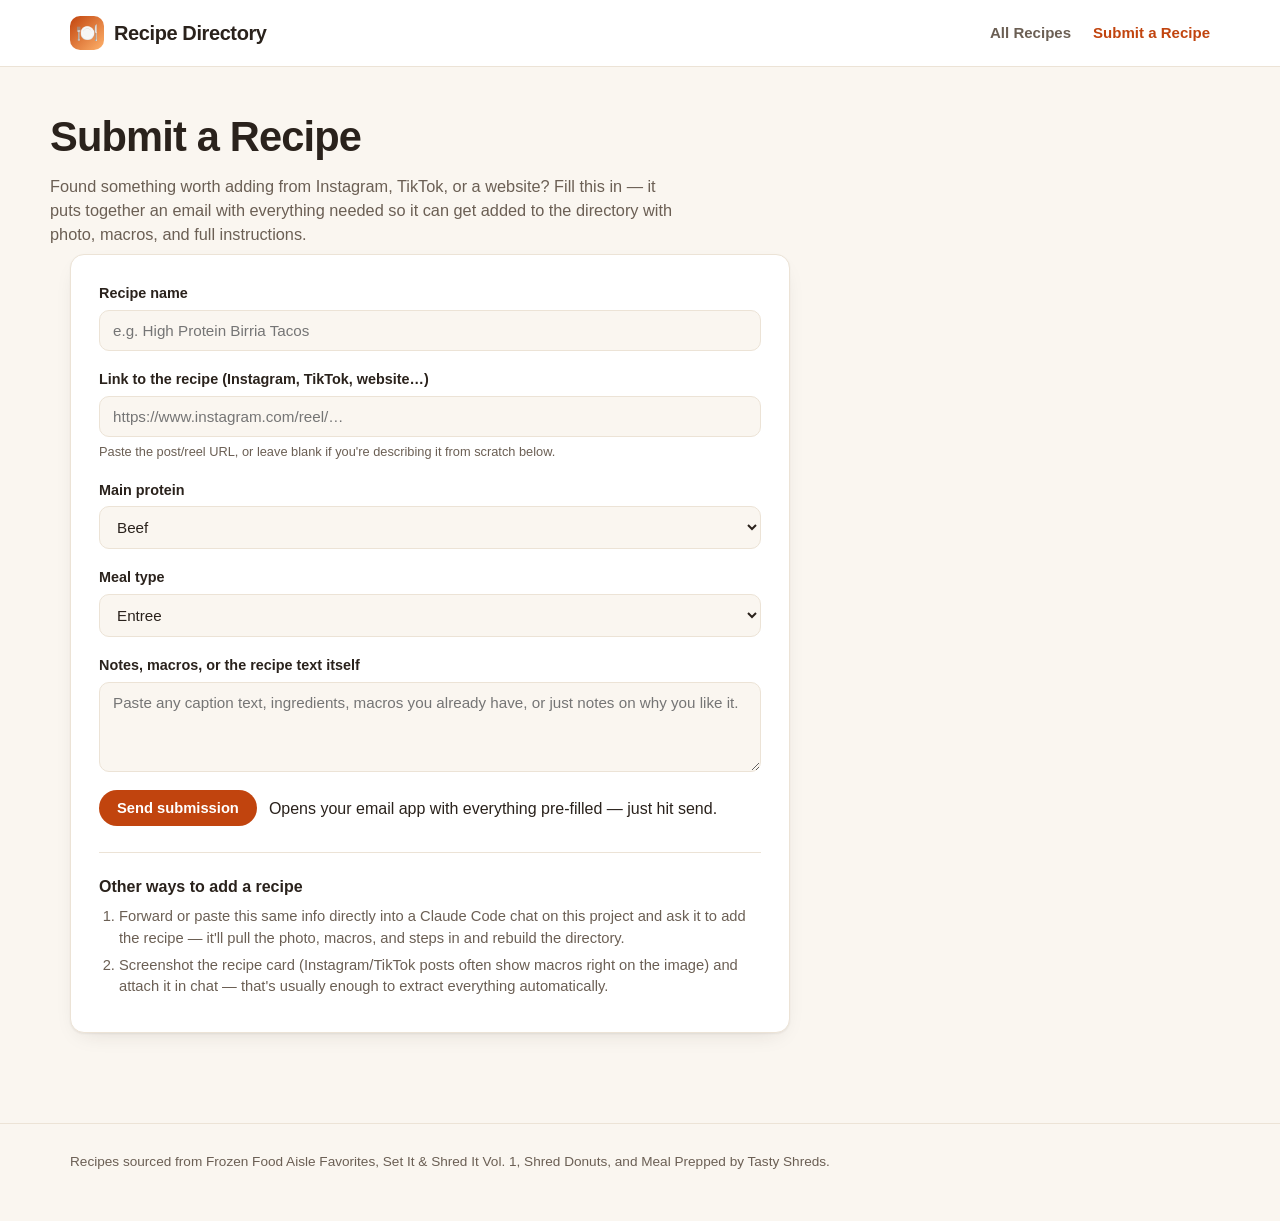
==== submit.html @ 2cd429f9 "Add files via upload" ====
<!DOCTYPE html>
<html lang="en">
<head>
<meta charset="UTF-8">
<meta name="viewport" content="width=device-width, initial-scale=1.0">
<title>Submit a Recipe · Recipe Directory</title>
<meta name="description" content="Found a recipe on Instagram or the web? Submit it here to get it added to the directory.">
<link rel="icon" href="data:image/svg+xml,<svg xmlns=%22http://www.w3.org/2000/svg%22 viewBox=%220 0 100 100%22><text y=%22.9em%22 font-size=%2290%22>🍽️</text></svg>">
<link rel="stylesheet" href="assets/css/style.css">
</head>
<body>

<header class="site-header">
  <div class="wrap">
    <a class="brand" href="index.html">
      <span class="brand-mark">🍽️</span>
      Recipe Directory
    </a>
    <nav class="site-nav-links">
      <a href="index.html">All Recipes</a>
      <a href="submit.html" class="active">Submit a Recipe</a>
    </nav>
  </div>
</header>

<main>
  <div class="wrap hero">
    <h1>Submit a Recipe</h1>
    <p>Found something worth adding from Instagram, TikTok, or a website? Fill this in — it puts together an email with everything needed so it can get added to the directory with photo, macros, and full instructions.</p>
  </div>

  <div class="wrap" style="padding-bottom: 60px;">
    <div class="submit-card">
      <form id="submitForm">
        <div class="form-row">
          <label for="recipeName">Recipe name</label>
          <input id="recipeName" type="text" placeholder="e.g. High Protein Birria Tacos" required>
        </div>
        <div class="form-row">
          <label for="recipeLink">Link to the recipe (Instagram, TikTok, website…)</label>
          <input id="recipeLink" type="url" placeholder="https://www.instagram.com/reel/…">
          <div class="hint">Paste the post/reel URL, or leave blank if you're describing it from scratch below.</div>
        </div>
        <div class="form-row">
          <label for="proteinType">Main protein</label>
          <select id="proteinType">
            <option value="Beef">Beef</option>
            <option value="Chicken">Chicken</option>
            <option value="Turkey">Turkey</option>
            <option value="Seafood">Seafood</option>
            <option value="Mixed">Mixed</option>
            <option value="Sweet / Dessert">Sweet / Dessert</option>
            <option value="Not sure">Not sure</option>
          </select>
        </div>
        <div class="form-row">
          <label for="mealType">Meal type</label>
          <select id="mealType">
            <option value="Entree">Entree</option>
            <option value="Breakfast">Breakfast</option>
            <option value="Snack">Snack</option>
            <option value="Dessert">Dessert</option>
          </select>
        </div>
        <div class="form-row">
          <label for="notes">Notes, macros, or the recipe text itself</label>
          <textarea id="notes" placeholder="Paste any caption text, ingredients, macros you already have, or just notes on why you like it."></textarea>
        </div>
        <div class="form-actions">
          <button type="submit" class="btn">Send submission</button>
          <span class="hint" id="submitHint">Opens your email app with everything pre-filled — just hit send.</span>
        </div>
      </form>

      <div class="alt-methods">
        <h3>Other ways to add a recipe</h3>
        <ol>
          <li>Forward or paste this same info directly into a Claude Code chat on this project and ask it to add the recipe — it'll pull the photo, macros, and steps in and rebuild the directory.</li>
          <li>Screenshot the recipe card (Instagram/TikTok posts often show macros right on the image) and attach it in chat — that's usually enough to extract everything automatically.</li>
        </ol>
      </div>
    </div>
  </div>
</main>

<footer class="site-footer">
  <div class="wrap">
    Recipes sourced from Frozen Food Aisle Favorites, Set It &amp; Shred It Vol. 1, Shred Donuts, and Meal Prepped by Tasty Shreds.
  </div>
</footer>

<div class="toast" id="toast">Opening your email app…</div>

<script>
document.getElementById("submitForm").addEventListener("submit", function (e) {
  e.preventDefault();
  var name = document.getElementById("recipeName").value.trim();
  var link = document.getElementById("recipeLink").value.trim();
  var protein = document.getElementById("proteinType").value;
  var meal = document.getElementById("mealType").value;
  var notes = document.getElementById("notes").value.trim();

  var subject = "New recipe for the directory: " + name;
  var bodyLines = [
    "Recipe name: " + name,
    "Main protein: " + protein,
    "Meal type: " + meal,
    "Link: " + (link || "(none provided)"),
    "",
    "Notes / recipe text:",
    notes || "(none provided)",
  ];
  var mailto = "mailto:jim.demeza@jamesjames.design" +
    "?subject=" + encodeURIComponent(subject) +
    "&body=" + encodeURIComponent(bodyLines.join("\n"));

  var toast = document.getElementById("toast");
  toast.classList.add("show");
  setTimeout(function () { toast.classList.remove("show"); }, 3500);

  window.location.href = mailto;
});
</script>
</body>
</html>
---- assets/css/style.css ----
:root {
  --bg: #faf6f0;
  --bg-alt: #ffffff;
  --ink: #2a221c;
  --ink-soft: #6b5f54;
  --line: #ece3d6;
  --accent: #c1440e;
  --accent-soft: #f3d9c9;
  --card-shadow: 0 1px 2px rgba(42, 34, 28, 0.06), 0 8px 24px -12px rgba(42, 34, 28, 0.18);
  --radius: 14px;

  --tag-beef-bg: #f6dfda; --tag-beef-fg: #8a2f1f;
  --tag-chicken-bg: #fbeecb; --tag-chicken-fg: #8a5a10;
  --tag-turkey-bg: #ecdfc9; --tag-turkey-fg: #6d4c22;
  --tag-mixed-bg: #e4dcf3; --tag-mixed-fg: #4d3a8a;
  --tag-sweet-bg: #fadde7; --tag-sweet-fg: #9c2b62;

  --meal-entree-bg: #dfeee4; --meal-entree-fg: #276b46;
  --meal-breakfast-bg: #fdeccb; --meal-breakfast-fg: #93600a;
  --meal-snack-bg: #dceaf5; --meal-snack-fg: #235f8a;
  --meal-dessert-bg: #f6dde8; --meal-dessert-fg: #97295e;
}

@media (prefers-color-scheme: dark) {
  :root {
    --bg: #1b1712;
    --bg-alt: #24201a;
    --ink: #f2ece2;
    --ink-soft: #b8ac9c;
    --line: #362f26;
    --accent: #ff8a54;
    --accent-soft: #4a2c1c;
    --card-shadow: 0 1px 2px rgba(0, 0, 0, 0.3), 0 8px 24px -12px rgba(0, 0, 0, 0.6);

    --tag-beef-bg: #4a231c; --tag-beef-fg: #f3b7a4;
    --tag-chicken-bg: #4a3915; --tag-chicken-fg: #f3d195;
    --tag-turkey-bg: #3f331b; --tag-turkey-fg: #ddc48f;
    --tag-mixed-bg: #322a4c; --tag-mixed-fg: #cabdf2;
    --tag-sweet-bg: #4a2233; --tag-sweet-fg: #f3aecb;

    --meal-entree-bg: #1e3626; --meal-entree-fg: #9fdcb8;
    --meal-breakfast-bg: #3d2e10; --meal-breakfast-fg: #f3cd83;
    --meal-snack-bg: #17324a; --meal-snack-fg: #9bcdf0;
    --meal-dessert-bg: #3d1f2c; --meal-dessert-fg: #f0a8c6;
  }
}
:root[data-theme="dark"] {
  --bg: #1b1712; --bg-alt: #24201a; --ink: #f2ece2; --ink-soft: #b8ac9c; --line: #362f26;
  --accent: #ff8a54; --accent-soft: #4a2c1c;
  --card-shadow: 0 1px 2px rgba(0, 0, 0, 0.3), 0 8px 24px -12px rgba(0, 0, 0, 0.6);
  --tag-beef-bg: #4a231c; --tag-beef-fg: #f3b7a4;
  --tag-chicken-bg: #4a3915; --tag-chicken-fg: #f3d195;
  --tag-turkey-bg: #3f331b; --tag-turkey-fg: #ddc48f;
  --tag-mixed-bg: #322a4c; --tag-mixed-fg: #cabdf2;
  --tag-sweet-bg: #4a2233; --tag-sweet-fg: #f3aecb;
  --meal-entree-bg: #1e3626; --meal-entree-fg: #9fdcb8;
  --meal-breakfast-bg: #3d2e10; --meal-breakfast-fg: #f3cd83;
  --meal-snack-bg: #17324a; --meal-snack-fg: #9bcdf0;
  --meal-dessert-bg: #3d1f2c; --meal-dessert-fg: #f0a8c6;
}
:root[data-theme="light"] {
  --bg: #faf6f0; --bg-alt: #ffffff; --ink: #2a221c; --ink-soft: #6b5f54; --line: #ece3d6;
  --accent: #c1440e; --accent-soft: #f3d9c9;
  --card-shadow: 0 1px 2px rgba(42, 34, 28, 0.06), 0 8px 24px -12px rgba(42, 34, 28, 0.18);
}

* { box-sizing: border-box; }
html, body { margin: 0; padding: 0; }
body {
  background: var(--bg);
  color: var(--ink);
  font-family: -apple-system, BlinkMacSystemFont, "Segoe UI", Roboto, Helvetica, Arial, sans-serif;
  line-height: 1.45;
  -webkit-font-smoothing: antialiased;
}
a { color: inherit; }
img { max-width: 100%; display: block; }

.wrap { max-width: 1180px; margin: 0 auto; padding: 0 20px; }

/* ---------- Header ---------- */
.site-header {
  border-bottom: 1px solid var(--line);
  background: var(--bg-alt);
  position: sticky; top: 0; z-index: 30;
}
.site-header .wrap {
  display: flex; align-items: center; justify-content: space-between;
  padding-top: 16px; padding-bottom: 16px; gap: 16px; flex-wrap: wrap;
}
.brand {
  display: flex; align-items: center; gap: 10px;
  font-weight: 800; font-size: 1.25rem; text-decoration: none; letter-spacing: -0.02em;
}
.brand-mark {
  width: 34px; height: 34px; border-radius: 10px;
  background: linear-gradient(135deg, var(--accent), #ffb26b);
  display: flex; align-items: center; justify-content: center;
  font-size: 18px;
}
.site-nav-links { display: flex; gap: 22px; align-items: center; }
.site-nav-links a {
  text-decoration: none; color: var(--ink-soft); font-weight: 600; font-size: 0.94rem;
}
.site-nav-links a:hover, .site-nav-links a.active { color: var(--accent); }
.btn {
  display: inline-flex; align-items: center; gap: 8px;
  background: var(--accent); color: #fff !important; border: none;
  padding: 10px 18px; border-radius: 999px; font-weight: 700; font-size: 0.92rem;
  text-decoration: none; cursor: pointer;
}
.btn:hover { filter: brightness(1.08); }
.btn-ghost {
  background: transparent; color: var(--ink) !important; border: 1px solid var(--line);
}

/* ---------- Hero / intro ---------- */
.hero { padding: 40px 0 8px; }
.hero h1 { font-size: clamp(1.8rem, 3.4vw, 2.6rem); margin: 0 0 8px; letter-spacing: -0.02em; }
.hero p { color: var(--ink-soft); max-width: 640px; margin: 0; font-size: 1.02rem; }

/* ---------- Controls ---------- */
.controls { padding: 22px 0 6px; position: sticky; top: 68px; background: var(--bg); z-index: 20; }
.search-row { display: flex; gap: 10px; margin-bottom: 14px; }
.search-box {
  flex: 1; position: relative;
}
.search-box input {
  width: 100%; padding: 12px 16px 12px 40px; border-radius: 12px; border: 1px solid var(--line);
  background: var(--bg-alt); color: var(--ink); font-size: 0.98rem;
}
.search-box input:focus { outline: 2px solid var(--accent); outline-offset: -1px; }
.search-box svg { position: absolute; left: 13px; top: 50%; transform: translateY(-50%); opacity: 0.5; }

.filter-groups { display: flex; flex-wrap: wrap; gap: 18px 28px; padding-bottom: 16px; }
.filter-group { display: flex; flex-direction: column; gap: 7px; }
.filter-group .fg-label { font-size: 0.72rem; text-transform: uppercase; letter-spacing: 0.06em; color: var(--ink-soft); font-weight: 700; }
.chip-row { display: flex; flex-wrap: wrap; gap: 8px; }
.chip {
  border: 1px solid var(--line); background: var(--bg-alt); color: var(--ink);
  padding: 7px 14px; border-radius: 999px; font-size: 0.86rem; font-weight: 600;
  cursor: pointer; user-select: none; white-space: nowrap;
}
.chip:hover { border-color: var(--accent); }
.chip.active { background: var(--accent); border-color: var(--accent); color: #fff; }

.result-count { color: var(--ink-soft); font-size: 0.88rem; padding: 4px 0 18px; }

/* ---------- Grid ---------- */
.grid {
  display: grid; grid-template-columns: repeat(auto-fill, minmax(260px, 1fr));
  gap: 22px; padding-bottom: 60px;
}
.card {
  background: var(--bg-alt); border-radius: var(--radius); overflow: hidden;
  box-shadow: var(--card-shadow); text-decoration: none; color: var(--ink);
  display: flex; flex-direction: column; transition: transform 0.15s ease;
  border: 1px solid var(--line);
}
.card:hover { transform: translateY(-3px); }
.card-img-wrap { position: relative; aspect-ratio: 4 / 3; overflow: hidden; background: var(--accent-soft); }
.card-img-wrap img { width: 100%; height: 100%; object-fit: cover; }
.card-tags { position: absolute; top: 10px; left: 10px; display: flex; gap: 6px; flex-wrap: wrap; }
.tag {
  font-size: 0.68rem; font-weight: 800; text-transform: uppercase; letter-spacing: 0.04em;
  padding: 4px 9px; border-radius: 999px; backdrop-filter: blur(2px);
}
.tag-beef { background: var(--tag-beef-bg); color: var(--tag-beef-fg); }
.tag-chicken { background: var(--tag-chicken-bg); color: var(--tag-chicken-fg); }
.tag-turkey { background: var(--tag-turkey-bg); color: var(--tag-turkey-fg); }
.tag-mixed { background: var(--tag-mixed-bg); color: var(--tag-mixed-fg); }
.tag-sweet { background: var(--tag-sweet-bg); color: var(--tag-sweet-fg); }
.tag-meal-entree { background: var(--meal-entree-bg); color: var(--meal-entree-fg); }
.tag-meal-breakfast { background: var(--meal-breakfast-bg); color: var(--meal-breakfast-fg); }
.tag-meal-snack { background: var(--meal-snack-bg); color: var(--meal-snack-fg); }
.tag-meal-dessert { background: var(--meal-dessert-bg); color: var(--meal-dessert-fg); }

.card-body { padding: 14px 16px 16px; display: flex; flex-direction: column; gap: 8px; flex: 1; }
.card-title { font-size: 1.03rem; font-weight: 750; letter-spacing: -0.01em; margin: 0; }
.card-book { font-size: 0.76rem; color: var(--ink-soft); }
.card-macros { display: flex; flex-wrap: wrap; gap: 6px; margin-top: auto; padding-top: 8px; border-top: 1px dashed var(--line); }
.macro-pill {
  font-size: 0.74rem; font-weight: 700; padding: 3px 8px; border-radius: 7px;
  background: var(--bg); color: var(--ink-soft); border: 1px solid var(--line);
}
.macro-pill b { color: var(--ink); font-weight: 800; }
.card-meta { display: flex; gap: 12px; font-size: 0.78rem; color: var(--ink-soft); align-items: center; }
.card-meta span { display: inline-flex; align-items: center; gap: 4px; }

.empty-state { text-align: center; padding: 70px 20px; color: var(--ink-soft); }
.empty-state h3 { color: var(--ink); margin-bottom: 6px; }

/* ---------- Detail view ---------- */
.detail-back {
  display: inline-flex; align-items: center; gap: 6px; color: var(--ink-soft);
  text-decoration: none; font-weight: 700; font-size: 0.9rem; margin: 22px 0 18px;
}
.detail-back:hover { color: var(--accent); }
.detail-hero { display: grid; grid-template-columns: 1.1fr 1fr; gap: 30px; margin-bottom: 30px; }
.detail-hero img { width: 100%; height: 100%; object-fit: cover; border-radius: var(--radius); box-shadow: var(--card-shadow); }
.detail-info { display: flex; flex-direction: column; gap: 14px; }
.detail-info h1 { font-size: clamp(1.6rem, 3vw, 2.2rem); margin: 0; letter-spacing: -0.02em; }
.detail-tags { display: flex; gap: 8px; flex-wrap: wrap; }
.detail-tags .tag { position: static; font-size: 0.72rem; padding: 5px 11px; }
.detail-meta-row { display: flex; gap: 22px; flex-wrap: wrap; color: var(--ink-soft); font-size: 0.9rem; }
.detail-meta-row span { display: inline-flex; gap: 6px; align-items: center; }

.macro-table {
  display: grid; grid-template-columns: repeat(4, 1fr); gap: 1px;
  background: var(--line); border: 1px solid var(--line); border-radius: 12px; overflow: hidden;
}
.macro-table .cell { background: var(--bg-alt); padding: 12px 10px; text-align: center; }
.macro-table .cell .val { font-size: 1.3rem; font-weight: 800; }
.macro-table .cell .lbl { font-size: 0.72rem; color: var(--ink-soft); text-transform: uppercase; letter-spacing: 0.04em; }
.macro-basis { font-size: 0.8rem; color: var(--ink-soft); }

.detail-columns { display: grid; grid-template-columns: 1fr 1.4fr; gap: 40px; padding-bottom: 70px; }
.detail-columns h2 { font-size: 1.15rem; margin: 0 0 14px; }
.ingredient-list { list-style: none; margin: 0; padding: 0; display: flex; flex-direction: column; gap: 9px; }
.ingredient-list li {
  padding: 10px 12px; background: var(--bg-alt); border: 1px solid var(--line); border-radius: 9px; font-size: 0.92rem;
}
.step-list { list-style: none; margin: 0; padding: 0; counter-reset: step; display: flex; flex-direction: column; gap: 14px; }
.step-list li { display: flex; gap: 14px; font-size: 0.96rem; }
.step-list li::before {
  counter-increment: step; content: counter(step);
  flex-shrink: 0; width: 30px; height: 30px; border-radius: 50%;
  background: var(--accent-soft); color: var(--accent); font-weight: 800; font-size: 0.85rem;
  display: flex; align-items: center; justify-content: center;
}
:root[data-theme="dark"] .step-list li::before { color: var(--accent); }

.macro-note { margin-top: 10px; padding: 10px 12px; background: var(--accent-soft); border-radius: 9px; font-size: 0.85rem; color: var(--ink); }

@media (max-width: 820px) {
  .detail-hero { grid-template-columns: 1fr; }
  .detail-hero img { aspect-ratio: 4/3; }
  .detail-columns { grid-template-columns: 1fr; }
  .controls { position: static; }
}

/* ---------- Footer ---------- */
.site-footer {
  border-top: 1px solid var(--line); margin-top: 30px; padding: 28px 0 50px;
  color: var(--ink-soft); font-size: 0.85rem;
}
.site-footer a { color: var(--accent); text-decoration: none; font-weight: 600; }

/* ---------- Submit page ---------- */
.submit-card {
  background: var(--bg-alt); border: 1px solid var(--line); border-radius: var(--radius);
  padding: 28px; max-width: 720px; box-shadow: var(--card-shadow);
}
.form-row { display: flex; flex-direction: column; gap: 6px; margin-bottom: 18px; }
.form-row label { font-weight: 700; font-size: 0.9rem; }
.form-row .hint { font-size: 0.8rem; color: var(--ink-soft); }
.form-row input, .form-row textarea, .form-row select {
  padding: 11px 13px; border-radius: 10px; border: 1px solid var(--line);
  background: var(--bg); color: var(--ink); font-size: 0.95rem; font-family: inherit;
}
.form-row textarea { resize: vertical; min-height: 90px; }
.form-actions { display: flex; gap: 12px; align-items: center; flex-wrap: wrap; }
.alt-methods { margin-top: 26px; padding-top: 22px; border-top: 1px solid var(--line); }
.alt-methods h3 { margin: 0 0 8px; font-size: 1rem; }
.alt-methods ol { margin: 0; padding-left: 20px; color: var(--ink-soft); font-size: 0.92rem; }
.alt-methods li { margin-bottom: 6px; }

.toast {
  position: fixed; bottom: 24px; left: 50%; transform: translateX(-50%) translateY(20px);
  background: var(--ink); color: var(--bg); padding: 12px 20px; border-radius: 10px;
  font-size: 0.9rem; font-weight: 600; opacity: 0; transition: all 0.25s ease; pointer-events: none;
  z-index: 100;
}
.toast.show { opacity: 1; transform: translateX(-50%) translateY(0); }
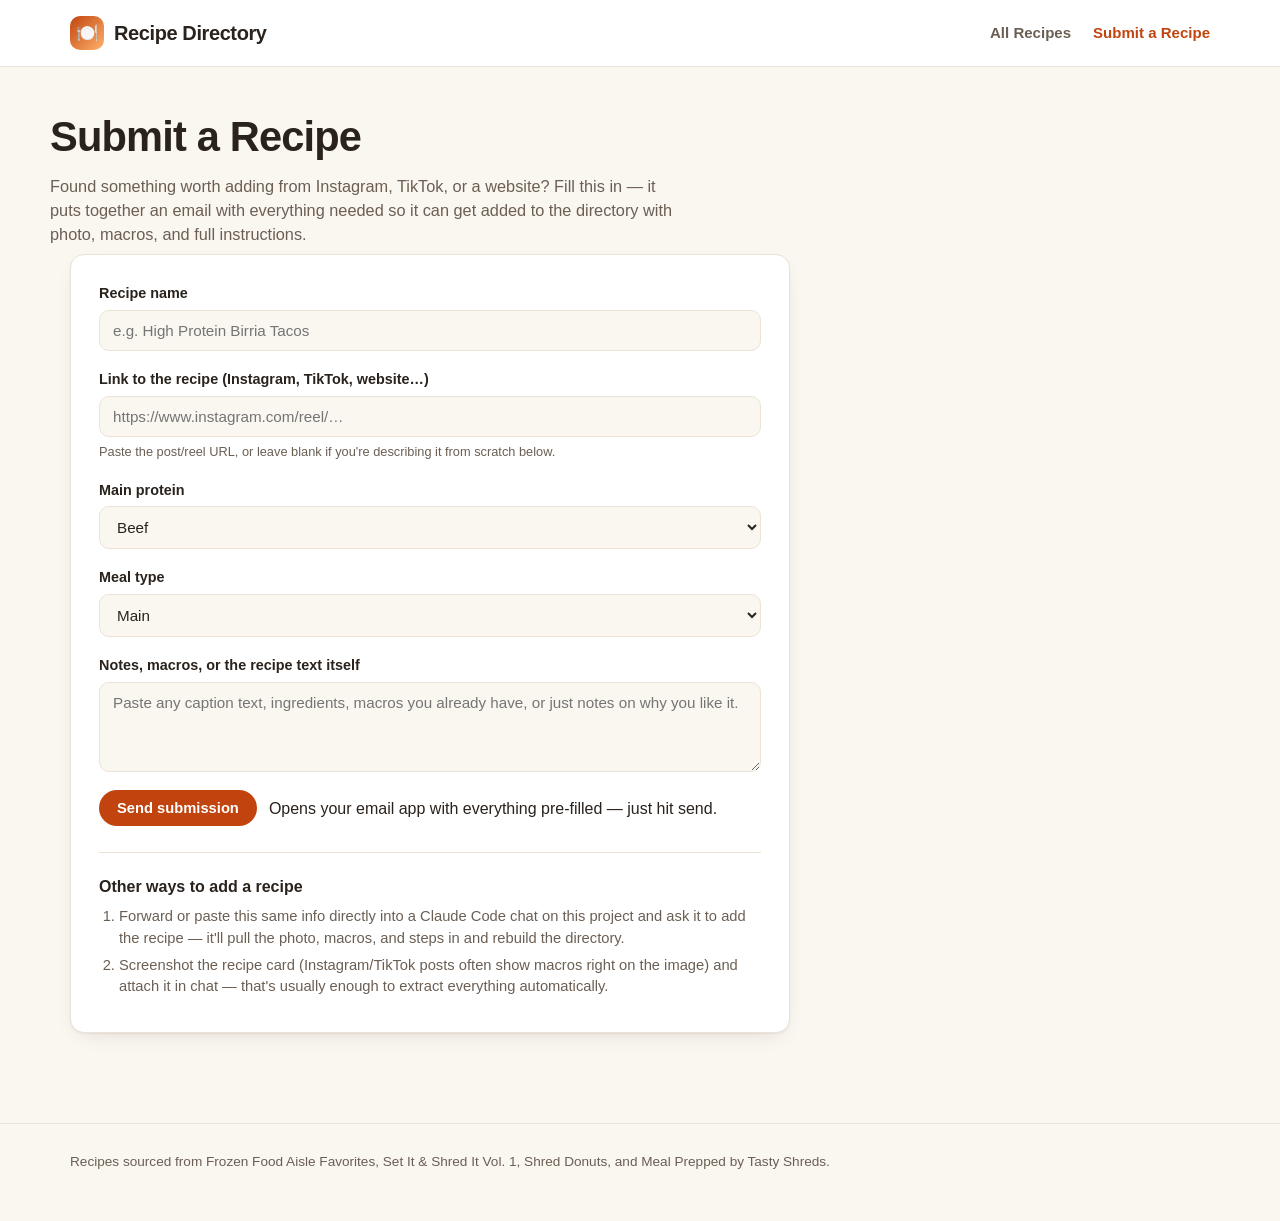
==== commit b5bd36fa: "Add files via upload" ====
--- a/submit.html
+++ b/submit.html
@@ -56,7 +56,7 @@
         <div class="form-row">
           <label for="mealType">Meal type</label>
           <select id="mealType">
-            <option value="Entree">Entree</option>
+            <option value="Main">Main</option>
             <option value="Breakfast">Breakfast</option>
             <option value="Snack">Snack</option>
             <option value="Dessert">Dessert</option>
--- a/assets/css/style.css
+++ b/assets/css/style.css
@@ -12,6 +12,7 @@
   --tag-beef-bg: #f6dfda; --tag-beef-fg: #8a2f1f;
   --tag-chicken-bg: #fbeecb; --tag-chicken-fg: #8a5a10;
   --tag-turkey-bg: #ecdfc9; --tag-turkey-fg: #6d4c22;
+  --tag-pork-bg: #f5e0e6; --tag-pork-fg: #92355a;
   --tag-mixed-bg: #e4dcf3; --tag-mixed-fg: #4d3a8a;
   --tag-sweet-bg: #fadde7; --tag-sweet-fg: #9c2b62;
 
@@ -35,6 +36,7 @@
     --tag-beef-bg: #4a231c; --tag-beef-fg: #f3b7a4;
     --tag-chicken-bg: #4a3915; --tag-chicken-fg: #f3d195;
     --tag-turkey-bg: #3f331b; --tag-turkey-fg: #ddc48f;
+    --tag-pork-bg: #4a2530; --tag-pork-fg: #f0b8cc;
     --tag-mixed-bg: #322a4c; --tag-mixed-fg: #cabdf2;
     --tag-sweet-bg: #4a2233; --tag-sweet-fg: #f3aecb;
 
@@ -51,6 +53,7 @@
   --tag-beef-bg: #4a231c; --tag-beef-fg: #f3b7a4;
   --tag-chicken-bg: #4a3915; --tag-chicken-fg: #f3d195;
   --tag-turkey-bg: #3f331b; --tag-turkey-fg: #ddc48f;
+  --tag-pork-bg: #4a2530; --tag-pork-fg: #f0b8cc;
   --tag-mixed-bg: #322a4c; --tag-mixed-fg: #cabdf2;
   --tag-sweet-bg: #4a2233; --tag-sweet-fg: #f3aecb;
   --meal-entree-bg: #1e3626; --meal-entree-fg: #9fdcb8;
@@ -146,6 +149,25 @@
 
 .result-count { color: var(--ink-soft); font-size: 0.88rem; padding: 4px 0 18px; }
 
+.macro-filters { padding-bottom: 4px; }
+.macro-filters .fg-label { display: flex; align-items: center; gap: 10px; margin-bottom: 8px; }
+.link-btn {
+  border: none; background: none; padding: 0; margin: 0; cursor: pointer;
+  color: var(--accent); font-weight: 700; font-size: 0.72rem; text-transform: none; letter-spacing: normal;
+}
+.link-btn:hover { text-decoration: underline; }
+.macro-filter-row { display: flex; flex-wrap: wrap; gap: 14px 22px; padding-bottom: 16px; }
+.macro-filter { display: flex; flex-direction: column; gap: 6px; }
+.macro-filter-label { font-size: 0.78rem; font-weight: 700; color: var(--ink-soft); }
+.macro-filter-inputs { display: flex; align-items: center; gap: 6px; color: var(--ink-soft); }
+.macro-filter-inputs input {
+  width: 68px; padding: 7px 9px; border-radius: 8px; border: 1px solid var(--line);
+  background: var(--bg-alt); color: var(--ink); font-size: 0.88rem;
+}
+.macro-filter-inputs input:focus { outline: 2px solid var(--accent); outline-offset: -1px; }
+.macro-filter-inputs input::-webkit-outer-spin-button,
+.macro-filter-inputs input::-webkit-inner-spin-button { -webkit-appearance: none; margin: 0; }
+
 /* ---------- Grid ---------- */
 .grid {
   display: grid; grid-template-columns: repeat(auto-fill, minmax(260px, 1fr));
@@ -168,6 +190,7 @@
 .tag-beef { background: var(--tag-beef-bg); color: var(--tag-beef-fg); }
 .tag-chicken { background: var(--tag-chicken-bg); color: var(--tag-chicken-fg); }
 .tag-turkey { background: var(--tag-turkey-bg); color: var(--tag-turkey-fg); }
+.tag-pork { background: var(--tag-pork-bg); color: var(--tag-pork-fg); }
 .tag-mixed { background: var(--tag-mixed-bg); color: var(--tag-mixed-fg); }
 .tag-sweet { background: var(--tag-sweet-bg); color: var(--tag-sweet-fg); }
 .tag-meal-entree { background: var(--meal-entree-bg); color: var(--meal-entree-fg); }
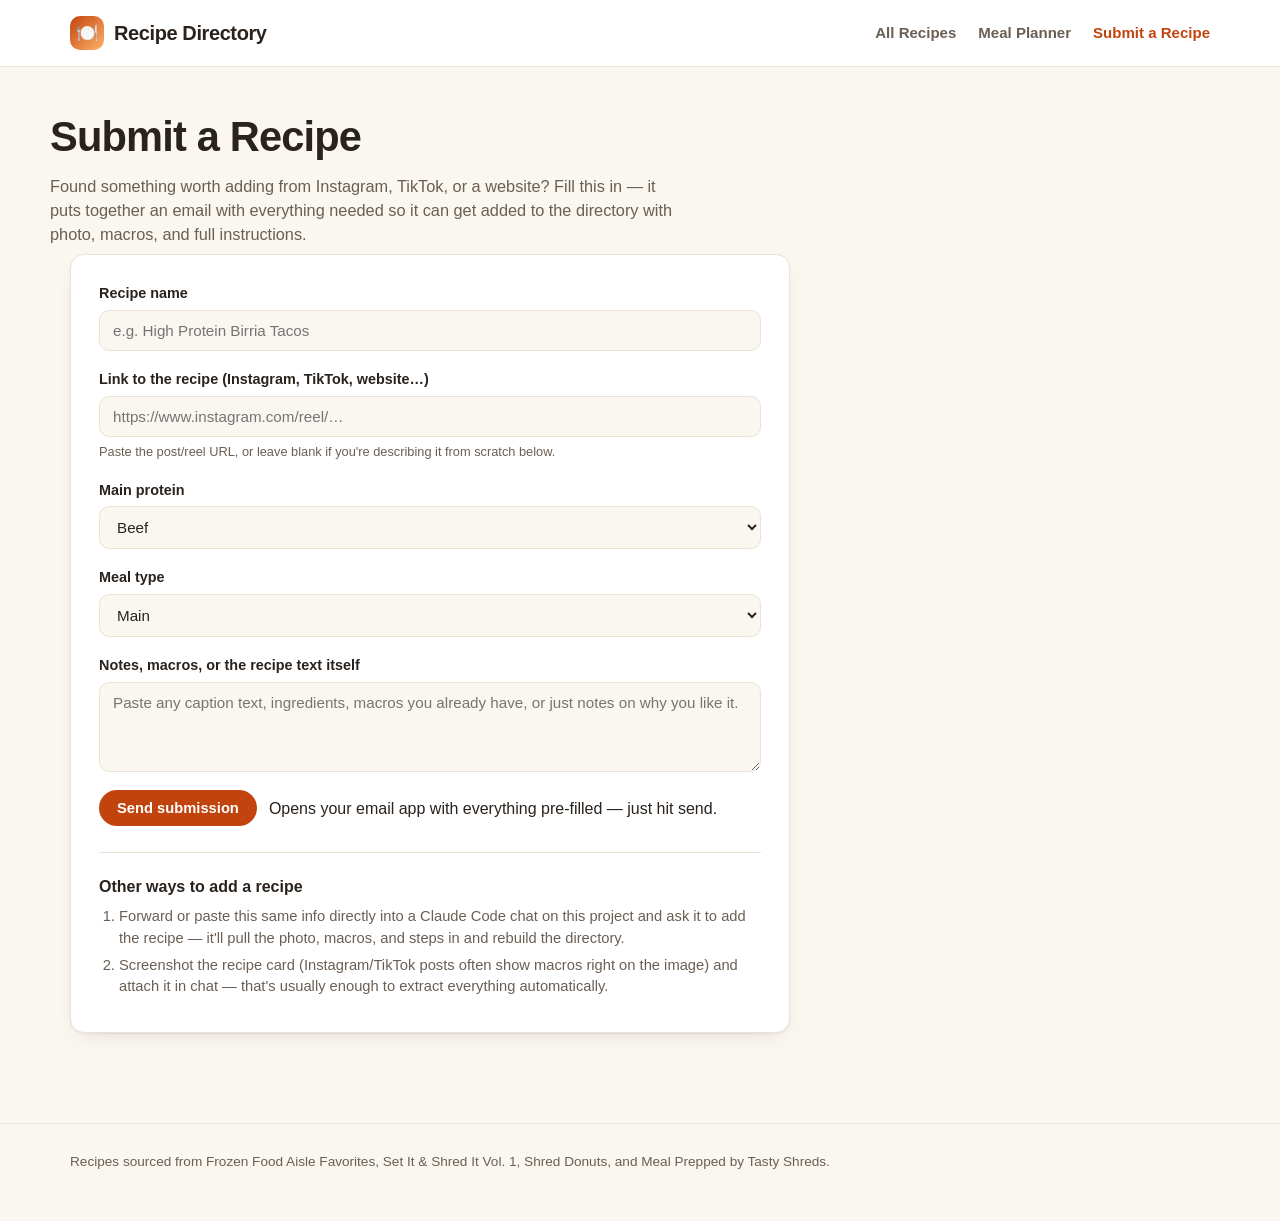
==== commit 1cf08200: "Add meal planner with random weekly picks and email export Reuses the existing macro/protein/meal/co" ====
--- a/submit.html
+++ b/submit.html
@@ -18,6 +18,7 @@
     </a>
     <nav class="site-nav-links">
       <a href="index.html">All Recipes</a>
+      <a href="index.html#/planner">Meal Planner</a>
       <a href="submit.html" class="active">Submit a Recipe</a>
     </nav>
   </div>
--- a/assets/css/style.css
+++ b/assets/css/style.css
@@ -15,6 +15,9 @@
   --tag-pork-bg: #f5e0e6; --tag-pork-fg: #92355a;
   --tag-mixed-bg: #e4dcf3; --tag-mixed-fg: #4d3a8a;
   --tag-sweet-bg: #fadde7; --tag-sweet-fg: #9c2b62;
+  --tag-fish-bg: #d8e8f5; --tag-fish-fg: #205a85;
+  --tag-vegetarian-bg: #e2edd2; --tag-vegetarian-fg: #4c6b23;
+  --tag-vegan-bg: #d3ede0; --tag-vegan-fg: #1f7a54;
 
   --meal-entree-bg: #dfeee4; --meal-entree-fg: #276b46;
   --meal-breakfast-bg: #fdeccb; --meal-breakfast-fg: #93600a;
@@ -39,6 +42,9 @@
     --tag-pork-bg: #4a2530; --tag-pork-fg: #f0b8cc;
     --tag-mixed-bg: #322a4c; --tag-mixed-fg: #cabdf2;
     --tag-sweet-bg: #4a2233; --tag-sweet-fg: #f3aecb;
+    --tag-fish-bg: #1c3a52; --tag-fish-fg: #9cc7ea;
+    --tag-vegetarian-bg: #33401c; --tag-vegetarian-fg: #c8dc9a;
+    --tag-vegan-bg: #1a3d2e; --tag-vegan-fg: #8fdcb8;
 
     --meal-entree-bg: #1e3626; --meal-entree-fg: #9fdcb8;
     --meal-breakfast-bg: #3d2e10; --meal-breakfast-fg: #f3cd83;
@@ -56,6 +62,9 @@
   --tag-pork-bg: #4a2530; --tag-pork-fg: #f0b8cc;
   --tag-mixed-bg: #322a4c; --tag-mixed-fg: #cabdf2;
   --tag-sweet-bg: #4a2233; --tag-sweet-fg: #f3aecb;
+  --tag-fish-bg: #1c3a52; --tag-fish-fg: #9cc7ea;
+  --tag-vegetarian-bg: #33401c; --tag-vegetarian-fg: #c8dc9a;
+  --tag-vegan-bg: #1a3d2e; --tag-vegan-fg: #8fdcb8;
   --meal-entree-bg: #1e3626; --meal-entree-fg: #9fdcb8;
   --meal-breakfast-bg: #3d2e10; --meal-breakfast-fg: #f3cd83;
   --meal-snack-bg: #17324a; --meal-snack-fg: #9bcdf0;
@@ -123,7 +132,7 @@
 .hero p { color: var(--ink-soft); max-width: 640px; margin: 0; font-size: 1.02rem; }
 
 /* ---------- Controls ---------- */
-.controls { padding: 22px 0 6px; position: sticky; top: 68px; background: var(--bg); z-index: 20; }
+.controls { padding: 22px 0 6px; }
 .search-row { display: flex; gap: 10px; margin-bottom: 14px; }
 .search-box {
   flex: 1; position: relative;
@@ -193,6 +202,9 @@
 .tag-pork { background: var(--tag-pork-bg); color: var(--tag-pork-fg); }
 .tag-mixed { background: var(--tag-mixed-bg); color: var(--tag-mixed-fg); }
 .tag-sweet { background: var(--tag-sweet-bg); color: var(--tag-sweet-fg); }
+.tag-fish { background: var(--tag-fish-bg); color: var(--tag-fish-fg); }
+.tag-vegetarian { background: var(--tag-vegetarian-bg); color: var(--tag-vegetarian-fg); }
+.tag-vegan { background: var(--tag-vegan-bg); color: var(--tag-vegan-fg); }
 .tag-meal-entree { background: var(--meal-entree-bg); color: var(--meal-entree-fg); }
 .tag-meal-breakfast { background: var(--meal-breakfast-bg); color: var(--meal-breakfast-fg); }
 .tag-meal-snack { background: var(--meal-snack-bg); color: var(--meal-snack-fg); }
@@ -259,7 +271,6 @@
   .detail-hero { grid-template-columns: 1fr; }
   .detail-hero img { aspect-ratio: 4/3; }
   .detail-columns { grid-template-columns: 1fr; }
-  .controls { position: static; }
 }
 
 /* ---------- Footer ---------- */
@@ -295,3 +306,21 @@
   z-index: 100;
 }
 .toast.show { opacity: 1; transform: translateX(-50%) translateY(0); }
+
+/* ---------- Meal planner ---------- */
+.planner-options { display: flex; flex-wrap: wrap; align-items: center; gap: 22px; padding: 4px 0 22px; }
+.planner-warning {
+  margin: 0 0 20px; padding: 12px 16px; background: var(--accent-soft); border-radius: 10px;
+  font-size: 0.88rem; color: var(--ink);
+}
+.plan-grid {
+  display: grid; grid-template-columns: repeat(auto-fill, minmax(260px, 1fr));
+  gap: 22px; margin-bottom: 34px;
+}
+.shopping-list { display: flex; flex-direction: column; gap: 22px; margin-bottom: 24px; }
+.shopping-group h3 { font-size: 1rem; margin: 0 0 10px; }
+.shopping-group ul { list-style: none; margin: 0; padding: 0; display: flex; flex-direction: column; gap: 7px; }
+.shopping-group li {
+  padding: 9px 12px; background: var(--bg-alt); border: 1px solid var(--line); border-radius: 8px; font-size: 0.9rem;
+}
+.plan-actions { display: flex; gap: 12px; flex-wrap: wrap; align-items: center; }
